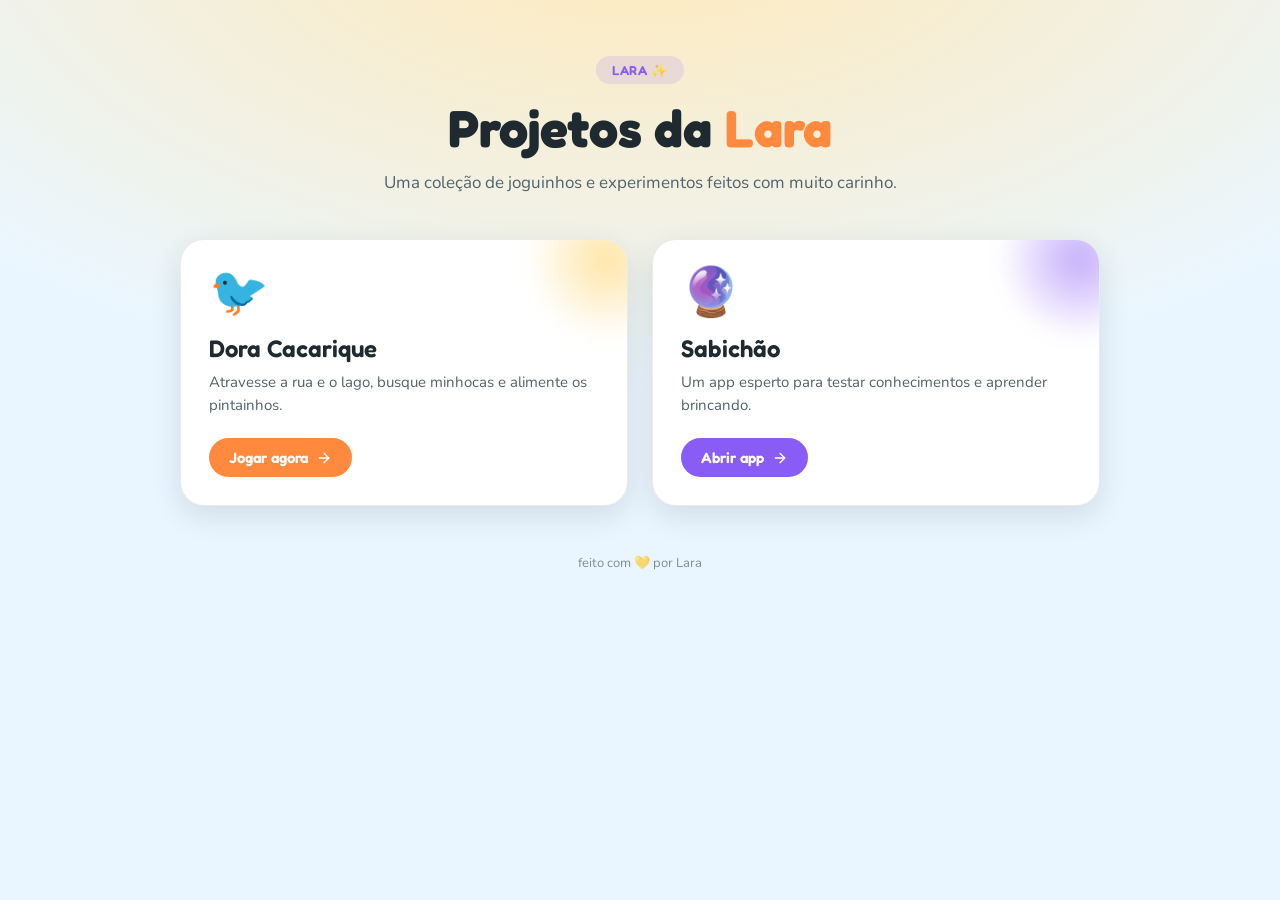
==== index.html @ d40821ed "Make layout mobile-first Base styles now target small screens (single column, tighter spacing/type) " ====
<!doctype html>
<html lang="pt-BR">
<head>
<meta charset="UTF-8">
<meta name="viewport" content="width=device-width, initial-scale=1">
<title>Projetos da Lara</title>
<meta name="description" content="Uma coleção de projetos criados pela Lara.">
<link rel="icon" href="data:,">
<link rel="preconnect" href="https://fonts.googleapis.com">
<link rel="preconnect" href="https://fonts.gstatic.com" crossorigin>
<link rel="stylesheet" href="https://fonts.googleapis.com/css2?family=Fredoka:wght@500;600;700&family=Nunito:wght@400;600;800&display=swap">
<style>
  :root{
    --bg:#EAF6FF;
    --bg2:#FFE9B8;
    --panel:#FFFFFF;
    --ink:#1E2A2F;
    --ink-dim:#52636A;
    --accent:#FF8A3D;
    --accent2:#8A5CF6;
    --card-border: rgba(0,0,0,.08);
    --shadow: 0 10px 30px rgba(20,40,50,.12);
    color-scheme: light;
  }
  @media (prefers-color-scheme: dark){
    :root{
      --bg:#0E1420; --bg2:#1B2436; --panel:#161F2E; --ink:#EAF2F6; --ink-dim:#9FB0BC;
      --accent:#FF9A52; --accent2:#A78BFA; --card-border:rgba(255,255,255,.08);
      --shadow: 0 10px 30px rgba(0,0,0,.4);
      color-scheme: dark;
    }
  }

  *{ box-sizing: border-box; }
  html,body{ margin:0; padding:0; }
  body{
    min-height: 100vh;
    min-height: 100dvh;
    background: radial-gradient(120% 90% at 50% -10%, var(--bg2), var(--bg) 60%);
    color: var(--ink);
    font-family: "Nunito", -apple-system, system-ui, sans-serif;
    display: flex;
    flex-direction: column;
    align-items: center;
    padding: 36px 18px 28px;
  }
  @media (min-width: 680px){
    body{ padding: 56px 20px 40px; }
  }

  .hero{
    text-align: center;
    max-width: 640px;
    margin-bottom: 32px;
  }
  @media (min-width: 680px){
    .hero{ margin-bottom: 44px; }
  }
  .hero .badge{
    display:inline-block;
    font-family:"Fredoka", sans-serif;
    font-weight:600;
    font-size: 13px;
    letter-spacing: .04em;
    text-transform: uppercase;
    color: var(--accent2);
    background: color-mix(in srgb, var(--accent2) 14%, transparent);
    border-radius: 999px;
    padding: 6px 16px;
    margin-bottom: 14px;
  }
  .hero h1{
    font-family: "Fredoka", sans-serif;
    font-weight: 700;
    font-size: clamp(30px, 9vw, 52px);
    line-height: 1.15;
    margin: 0 0 12px;
  }
  .hero h1 .spark{ color: var(--accent); }
  .hero p{
    color: var(--ink-dim);
    font-size: 15px;
    line-height: 1.5;
    margin: 0;
  }
  @media (min-width: 680px){
    .hero p{ font-size: 17px; }
  }

  .grid{
    width: 100%;
    max-width: 920px;
    display: grid;
    grid-template-columns: 1fr;
    gap: 18px;
  }
  @media (min-width: 680px){
    .grid{ grid-template-columns: repeat(2, minmax(0,1fr)); gap: 24px; }
  }

  .card{
    position: relative;
    display: flex;
    flex-direction: column;
    background: var(--panel);
    border: 1px solid var(--card-border);
    border-radius: 20px;
    padding: 22px;
    box-shadow: var(--shadow);
    text-decoration: none;
    color: var(--ink);
    overflow: hidden;
    transition: transform .18s ease, box-shadow .18s ease;
    -webkit-tap-highlight-color: transparent;
  }
  @media (min-width: 680px){
    .card{ border-radius: 24px; padding: 28px; }
  }
  .card:focus-visible{
    transform: translateY(-6px);
    box-shadow: 0 18px 40px rgba(20,40,50,.18);
  }
  @media (hover: hover){
    .card:hover{
      transform: translateY(-6px);
      box-shadow: 0 18px 40px rgba(20,40,50,.18);
    }
  }
  .card .glow{
    position:absolute; top:-60px; right:-60px;
    width:160px; height:160px; border-radius:50%;
    filter: blur(10px); opacity:.5; z-index:0;
  }
  .card.dora .glow{ background: radial-gradient(circle, #FFC94D, transparent 70%); }
  .card.sabichao .glow{ background: radial-gradient(circle, #8A5CF6, transparent 70%); }

  .card .emoji{
    font-size: 40px;
    line-height: 1;
    margin-bottom: 14px;
    z-index: 1;
  }
  @media (min-width: 680px){
    .card .emoji{ font-size: 48px; margin-bottom: 18px; }
  }
  .card h2{
    font-family: "Fredoka", sans-serif;
    font-weight: 600;
    font-size: 21px;
    margin: 0 0 8px;
    z-index: 1;
  }
  @media (min-width: 680px){
    .card h2{ font-size: 24px; }
  }
  .card p.desc{
    color: var(--ink-dim);
    font-size: 14px;
    line-height: 1.5;
    margin: 0 0 18px;
    flex-grow: 1;
    z-index: 1;
  }
  @media (min-width: 680px){
    .card p.desc{ font-size: 15px; margin-bottom: 22px; }
  }
  .card .cta{
    display: inline-flex;
    align-items: center;
    gap: 8px;
    font-family: "Fredoka", sans-serif;
    font-weight: 600;
    font-size: 15px;
    color: var(--accent-ink, #fff);
    background: var(--accent);
    border-radius: 999px;
    padding: 10px 20px;
    align-self: flex-start;
    z-index: 1;
    transition: filter .15s ease;
  }
  .card.sabichao .cta{ background: var(--accent2); }
  .card:hover .cta{ filter: brightness(1.08); }
  .card .cta svg{ width: 16px; height: 16px; }

  footer{
    margin-top: 48px;
    color: var(--ink-dim);
    font-size: 13px;
    text-align: center;
  }
  footer span{ opacity:.7; }
</style>
</head>
<body>

  <div class="hero">
    <span class="badge">Lara ✨</span>
    <h1>Projetos da <span class="spark">Lara</span></h1>
    <p>Uma coleção de joguinhos e experimentos feitos com muito carinho.</p>
  </div>

  <div class="grid">
    <a class="card dora" href="https://luizeduardompf.github.io/dora-cacarique/" target="_blank" rel="noopener">
      <div class="glow"></div>
      <div class="emoji">🐦</div>
      <h2>Dora Cacarique</h2>
      <p class="desc">Atravesse a rua e o lago, busque minhocas e alimente os pintainhos.</p>
      <span class="cta">
        Jogar agora
        <svg viewBox="0 0 24 24" fill="none" stroke="currentColor" stroke-width="2" stroke-linecap="round" stroke-linejoin="round"><path d="M5 12h14"/><path d="m12 5 7 7-7 7"/></svg>
      </span>
    </a>

    <a class="card sabichao" href="https://sabichao.vercel.app" target="_blank" rel="noopener">
      <div class="glow"></div>
      <div class="emoji">🔮</div>
      <h2>Sabichão</h2>
      <p class="desc">Um app esperto para testar conhecimentos e aprender brincando.</p>
      <span class="cta">
        Abrir app
        <svg viewBox="0 0 24 24" fill="none" stroke="currentColor" stroke-width="2" stroke-linecap="round" stroke-linejoin="round"><path d="M5 12h14"/><path d="m12 5 7 7-7 7"/></svg>
      </span>
    </a>
  </div>

  <footer>
    <span>feito com 💛 por Lara</span>
  </footer>

</body>
</html>
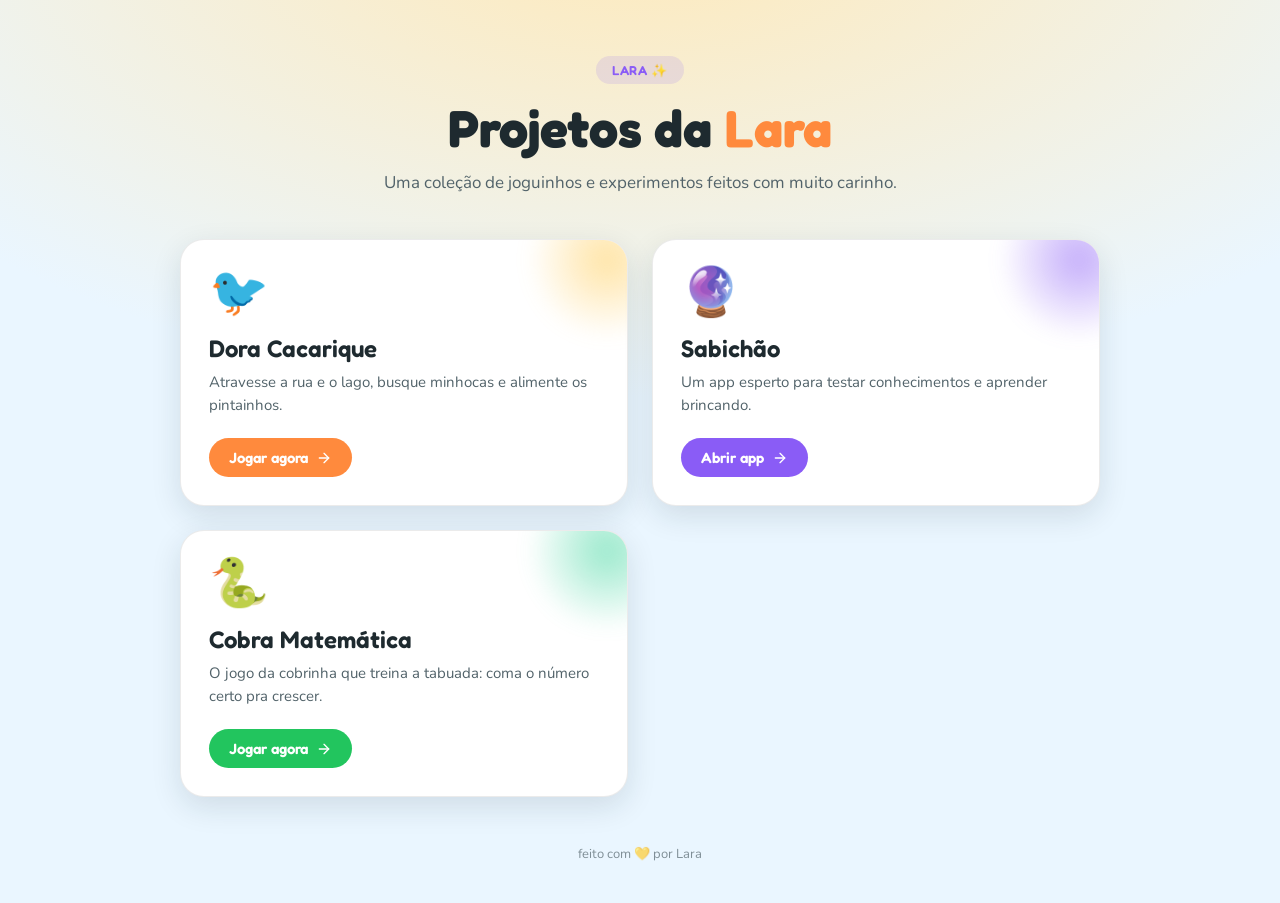
==== commit 5ceec40c: "Add Cobra Matemática card to the projects index Co-Authored-By: Claude Sonnet 5 <noreply@anthropic.c" ====
--- a/index.html
+++ b/index.html
@@ -133,6 +133,7 @@
   }
   .card.dora .glow{ background: radial-gradient(circle, #FFC94D, transparent 70%); }
   .card.sabichao .glow{ background: radial-gradient(circle, #8A5CF6, transparent 70%); }
+  .card.cobra .glow{ background: radial-gradient(circle, #34D399, transparent 70%); }
 
   .card .emoji{
     font-size: 40px;
@@ -180,6 +181,7 @@
     transition: filter .15s ease;
   }
   .card.sabichao .cta{ background: var(--accent2); }
+  .card.cobra .cta{ background: #22C55E; }
   .card:hover .cta{ filter: brightness(1.08); }
   .card .cta svg{ width: 16px; height: 16px; }
 
@@ -222,6 +224,17 @@
         <svg viewBox="0 0 24 24" fill="none" stroke="currentColor" stroke-width="2" stroke-linecap="round" stroke-linejoin="round"><path d="M5 12h14"/><path d="m12 5 7 7-7 7"/></svg>
       </span>
     </a>
+
+    <a class="card cobra" href="https://cobra-matematica.vercel.app" target="_blank" rel="noopener">
+      <div class="glow"></div>
+      <div class="emoji">🐍</div>
+      <h2>Cobra Matemática</h2>
+      <p class="desc">O jogo da cobrinha que treina a tabuada: coma o número certo pra crescer.</p>
+      <span class="cta">
+        Jogar agora
+        <svg viewBox="0 0 24 24" fill="none" stroke="currentColor" stroke-width="2" stroke-linecap="round" stroke-linejoin="round"><path d="M5 12h14"/><path d="m12 5 7 7-7 7"/></svg>
+      </span>
+    </a>
   </div>
 
   <footer>
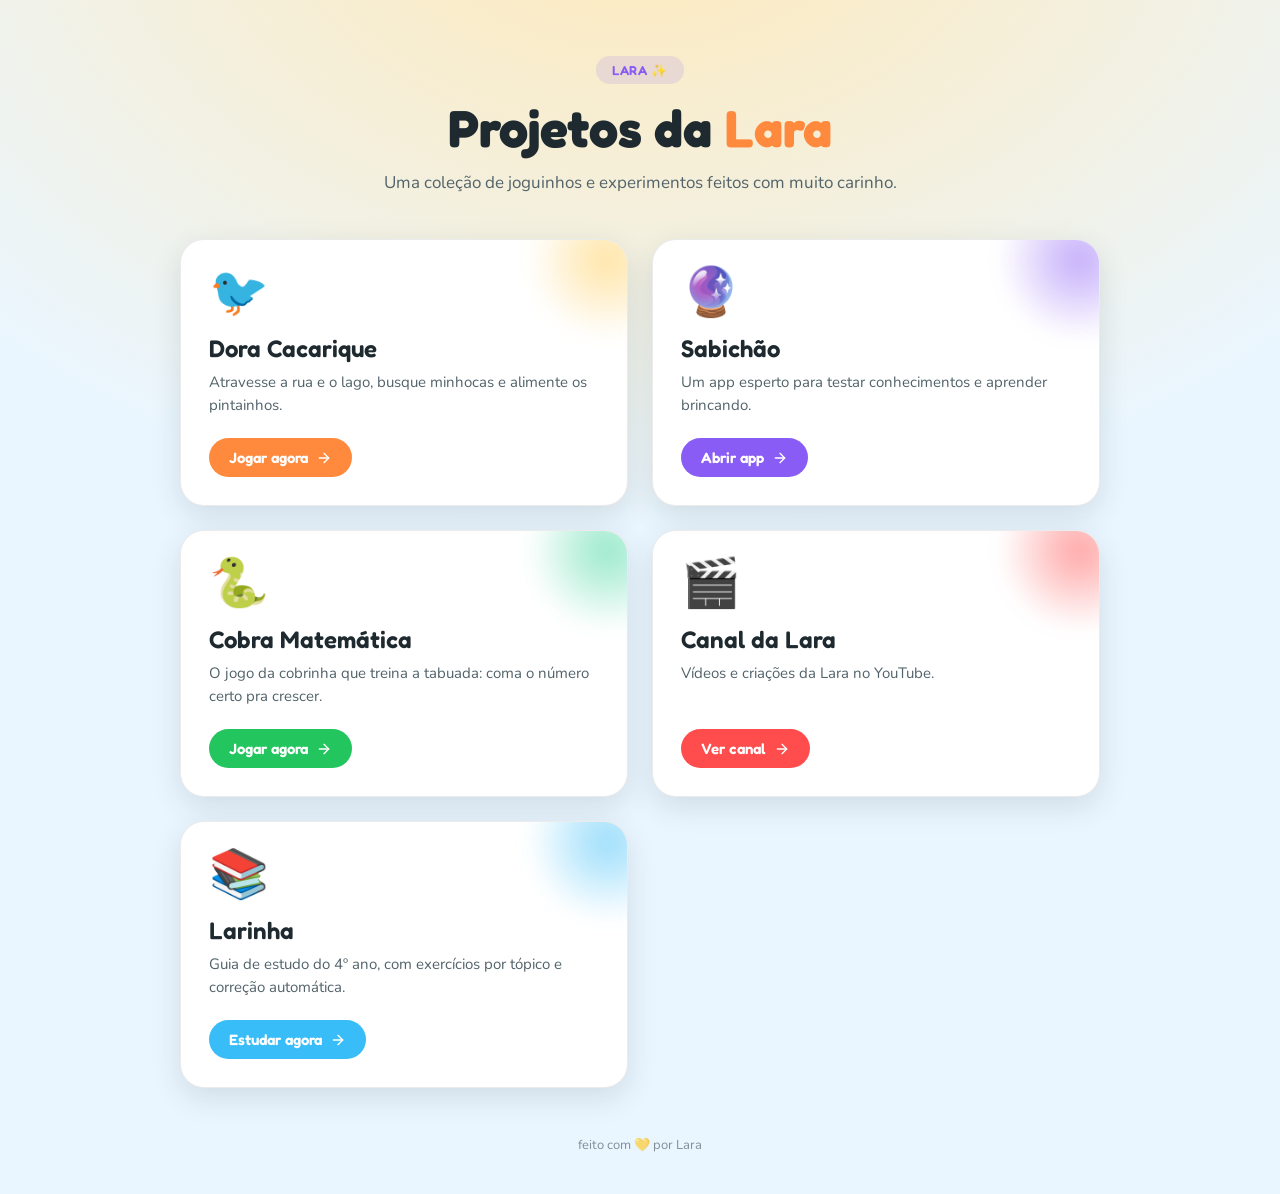
==== commit 68acb335: "Add YouTube channel and Larinha cards to the projects index Co-Authored-By: Claude Sonnet 5 <noreply" ====
--- a/index.html
+++ b/index.html
@@ -134,6 +134,8 @@
   .card.dora .glow{ background: radial-gradient(circle, #FFC94D, transparent 70%); }
   .card.sabichao .glow{ background: radial-gradient(circle, #8A5CF6, transparent 70%); }
   .card.cobra .glow{ background: radial-gradient(circle, #34D399, transparent 70%); }
+  .card.youtube .glow{ background: radial-gradient(circle, #FF4D4D, transparent 70%); }
+  .card.larinha .glow{ background: radial-gradient(circle, #38BDF8, transparent 70%); }
 
   .card .emoji{
     font-size: 40px;
@@ -182,6 +184,8 @@
   }
   .card.sabichao .cta{ background: var(--accent2); }
   .card.cobra .cta{ background: #22C55E; }
+  .card.youtube .cta{ background: #FF4D4D; }
+  .card.larinha .cta{ background: #38BDF8; }
   .card:hover .cta{ filter: brightness(1.08); }
   .card .cta svg{ width: 16px; height: 16px; }
 
@@ -235,6 +239,28 @@
         <svg viewBox="0 0 24 24" fill="none" stroke="currentColor" stroke-width="2" stroke-linecap="round" stroke-linejoin="round"><path d="M5 12h14"/><path d="m12 5 7 7-7 7"/></svg>
       </span>
     </a>
+
+    <a class="card youtube" href="https://www.youtube.com/@lara.criativa" target="_blank" rel="noopener">
+      <div class="glow"></div>
+      <div class="emoji">🎬</div>
+      <h2>Canal da Lara</h2>
+      <p class="desc">Vídeos e criações da Lara no YouTube.</p>
+      <span class="cta">
+        Ver canal
+        <svg viewBox="0 0 24 24" fill="none" stroke="currentColor" stroke-width="2" stroke-linecap="round" stroke-linejoin="round"><path d="M5 12h14"/><path d="m12 5 7 7-7 7"/></svg>
+      </span>
+    </a>
+
+    <a class="card larinha" href="https://luizeduardompf.github.io/larinha" target="_blank" rel="noopener">
+      <div class="glow"></div>
+      <div class="emoji">📚</div>
+      <h2>Larinha</h2>
+      <p class="desc">Guia de estudo do 4º ano, com exercícios por tópico e correção automática.</p>
+      <span class="cta">
+        Estudar agora
+        <svg viewBox="0 0 24 24" fill="none" stroke="currentColor" stroke-width="2" stroke-linecap="round" stroke-linejoin="round"><path d="M5 12h14"/><path d="m12 5 7 7-7 7"/></svg>
+      </span>
+    </a>
   </div>
 
   <footer>
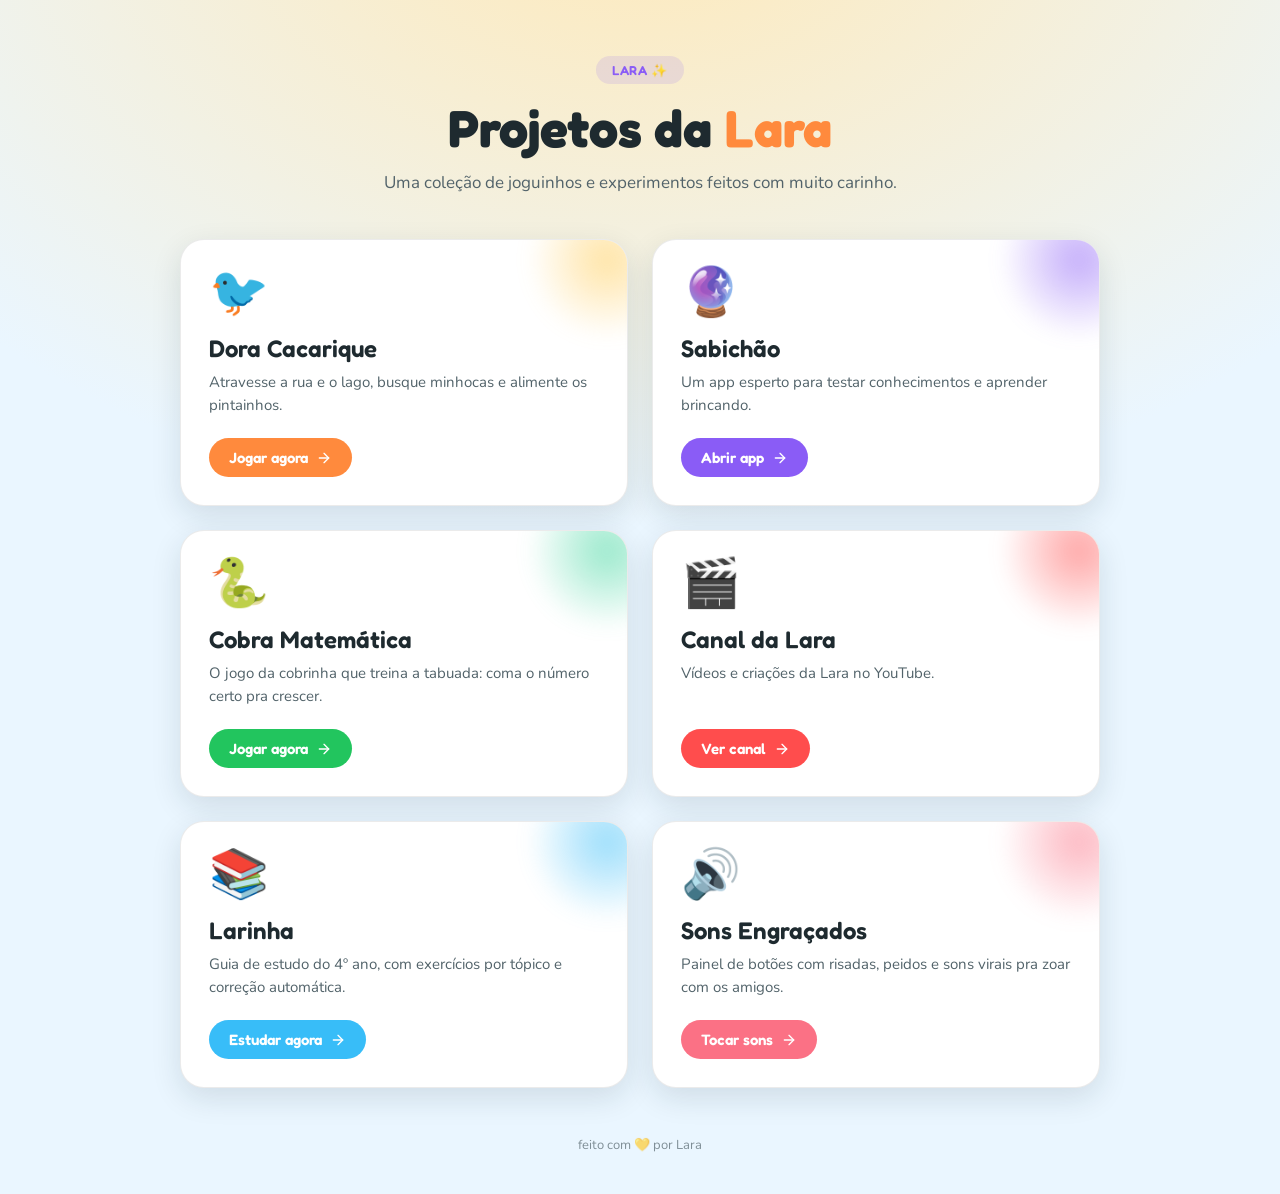
==== commit 9f5a623e: "Add Sons Engraçados soundboard and its card to the projects index Adds a new mini-project with 24 fu" ====
--- a/index.html
+++ b/index.html
@@ -136,6 +136,7 @@
   .card.cobra .glow{ background: radial-gradient(circle, #34D399, transparent 70%); }
   .card.youtube .glow{ background: radial-gradient(circle, #FF4D4D, transparent 70%); }
   .card.larinha .glow{ background: radial-gradient(circle, #38BDF8, transparent 70%); }
+  .card.sons .glow{ background: radial-gradient(circle, #FB7185, transparent 70%); }
 
   .card .emoji{
     font-size: 40px;
@@ -186,6 +187,7 @@
   .card.cobra .cta{ background: #22C55E; }
   .card.youtube .cta{ background: #FF4D4D; }
   .card.larinha .cta{ background: #38BDF8; }
+  .card.sons .cta{ background: #FB7185; }
   .card:hover .cta{ filter: brightness(1.08); }
   .card .cta svg{ width: 16px; height: 16px; }
 
@@ -261,6 +263,17 @@
         <svg viewBox="0 0 24 24" fill="none" stroke="currentColor" stroke-width="2" stroke-linecap="round" stroke-linejoin="round"><path d="M5 12h14"/><path d="m12 5 7 7-7 7"/></svg>
       </span>
     </a>
+
+    <a class="card sons" href="./SonsEngraçados/" target="_blank" rel="noopener">
+      <div class="glow"></div>
+      <div class="emoji">🔊</div>
+      <h2>Sons Engraçados</h2>
+      <p class="desc">Painel de botões com risadas, peidos e sons virais pra zoar com os amigos.</p>
+      <span class="cta">
+        Tocar sons
+        <svg viewBox="0 0 24 24" fill="none" stroke="currentColor" stroke-width="2" stroke-linecap="round" stroke-linejoin="round"><path d="M5 12h14"/><path d="m12 5 7 7-7 7"/></svg>
+      </span>
+    </a>
   </div>
 
   <footer>
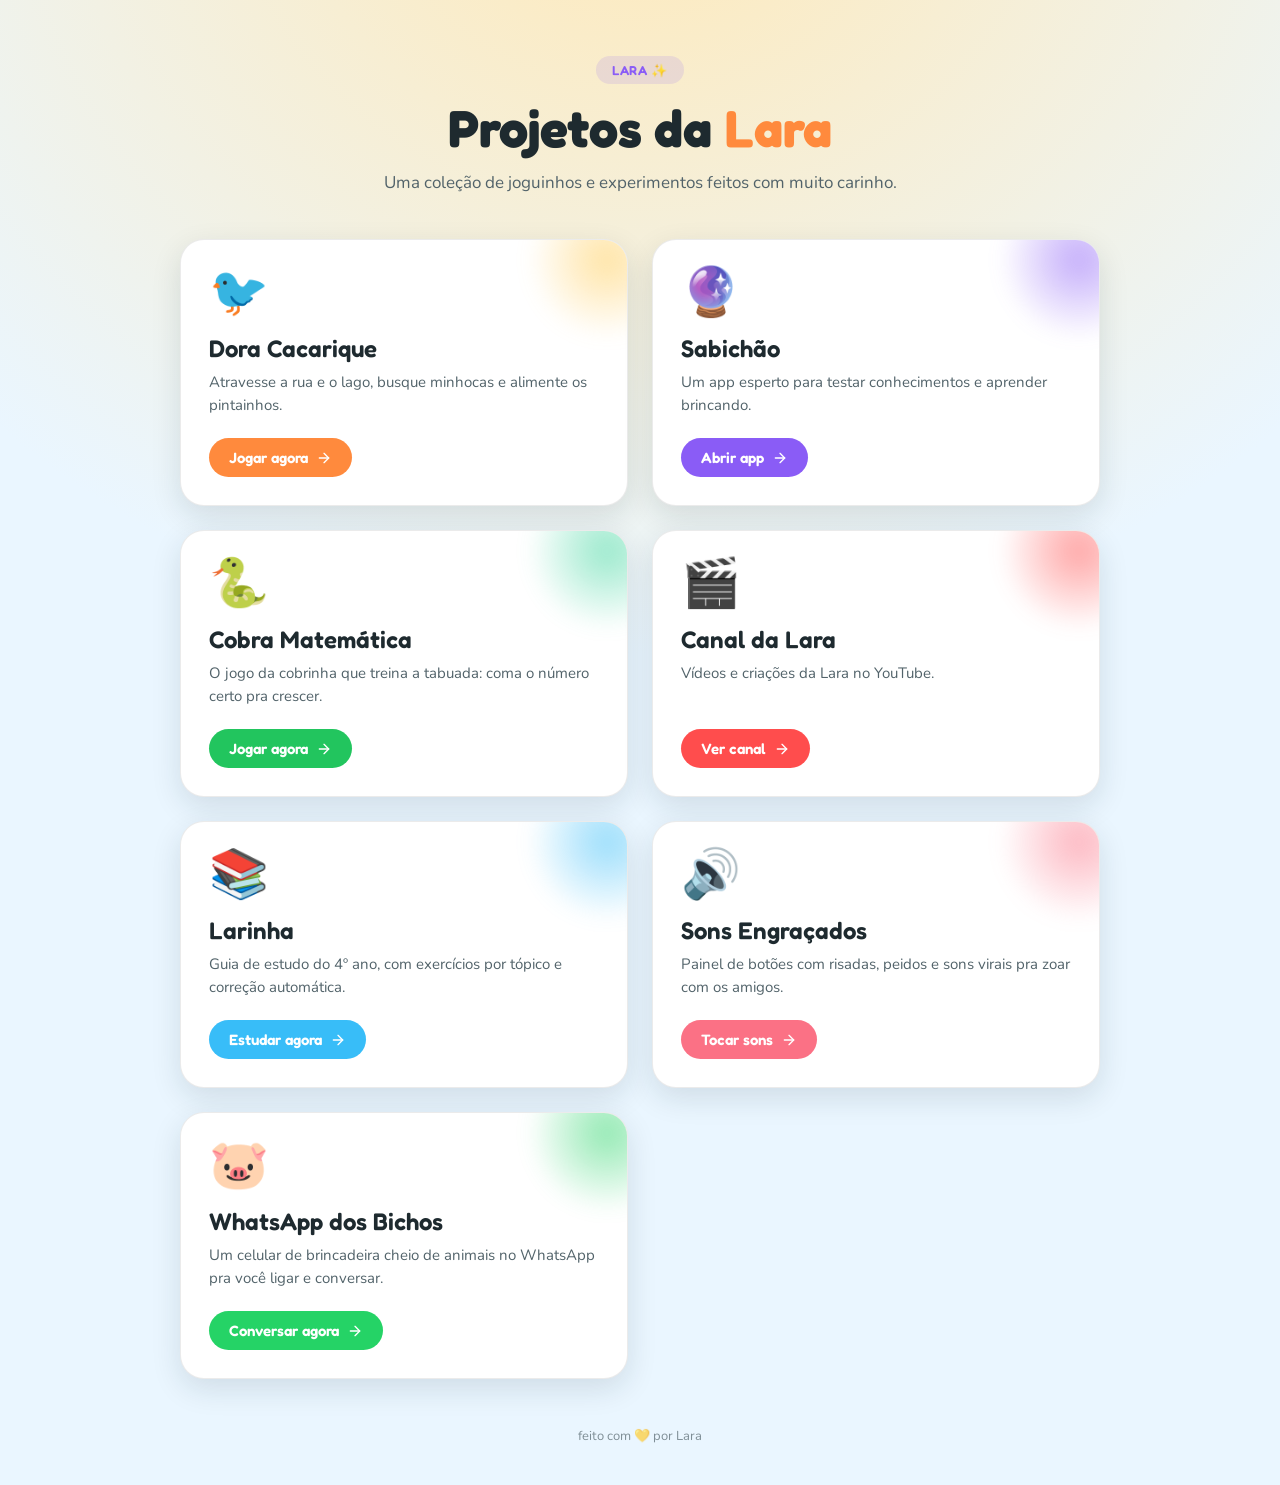
==== commit 7af1cef4: "Add WhatsApp dos Bichos card to the projects index Links to the new live deploy at whatsapp-dos-bich" ====
--- a/index.html
+++ b/index.html
@@ -137,6 +137,7 @@
   .card.youtube .glow{ background: radial-gradient(circle, #FF4D4D, transparent 70%); }
   .card.larinha .glow{ background: radial-gradient(circle, #38BDF8, transparent 70%); }
   .card.sons .glow{ background: radial-gradient(circle, #FB7185, transparent 70%); }
+  .card.whatsbichos .glow{ background: radial-gradient(circle, #25D366, transparent 70%); }
 
   .card .emoji{
     font-size: 40px;
@@ -188,6 +189,7 @@
   .card.youtube .cta{ background: #FF4D4D; }
   .card.larinha .cta{ background: #38BDF8; }
   .card.sons .cta{ background: #FB7185; }
+  .card.whatsbichos .cta{ background: #25D366; }
   .card:hover .cta{ filter: brightness(1.08); }
   .card .cta svg{ width: 16px; height: 16px; }
 
@@ -264,7 +266,7 @@
       </span>
     </a>
 
-    <a class="card sons" href="./SonsEngraçados/" target="_blank" rel="noopener">
+    <a class="card sons" href="./sons-engracados/" target="_blank" rel="noopener">
       <div class="glow"></div>
       <div class="emoji">🔊</div>
       <h2>Sons Engraçados</h2>
@@ -274,6 +276,17 @@
         <svg viewBox="0 0 24 24" fill="none" stroke="currentColor" stroke-width="2" stroke-linecap="round" stroke-linejoin="round"><path d="M5 12h14"/><path d="m12 5 7 7-7 7"/></svg>
       </span>
     </a>
+
+    <a class="card whatsbichos" href="https://whatsapp-dos-bichos.vercel.app" target="_blank" rel="noopener">
+      <div class="glow"></div>
+      <div class="emoji">🐷</div>
+      <h2>WhatsApp dos Bichos</h2>
+      <p class="desc">Um celular de brincadeira cheio de animais no WhatsApp pra você ligar e conversar.</p>
+      <span class="cta">
+        Conversar agora
+        <svg viewBox="0 0 24 24" fill="none" stroke="currentColor" stroke-width="2" stroke-linecap="round" stroke-linejoin="round"><path d="M5 12h14"/><path d="m12 5 7 7-7 7"/></svg>
+      </span>
+    </a>
   </div>
 
   <footer>
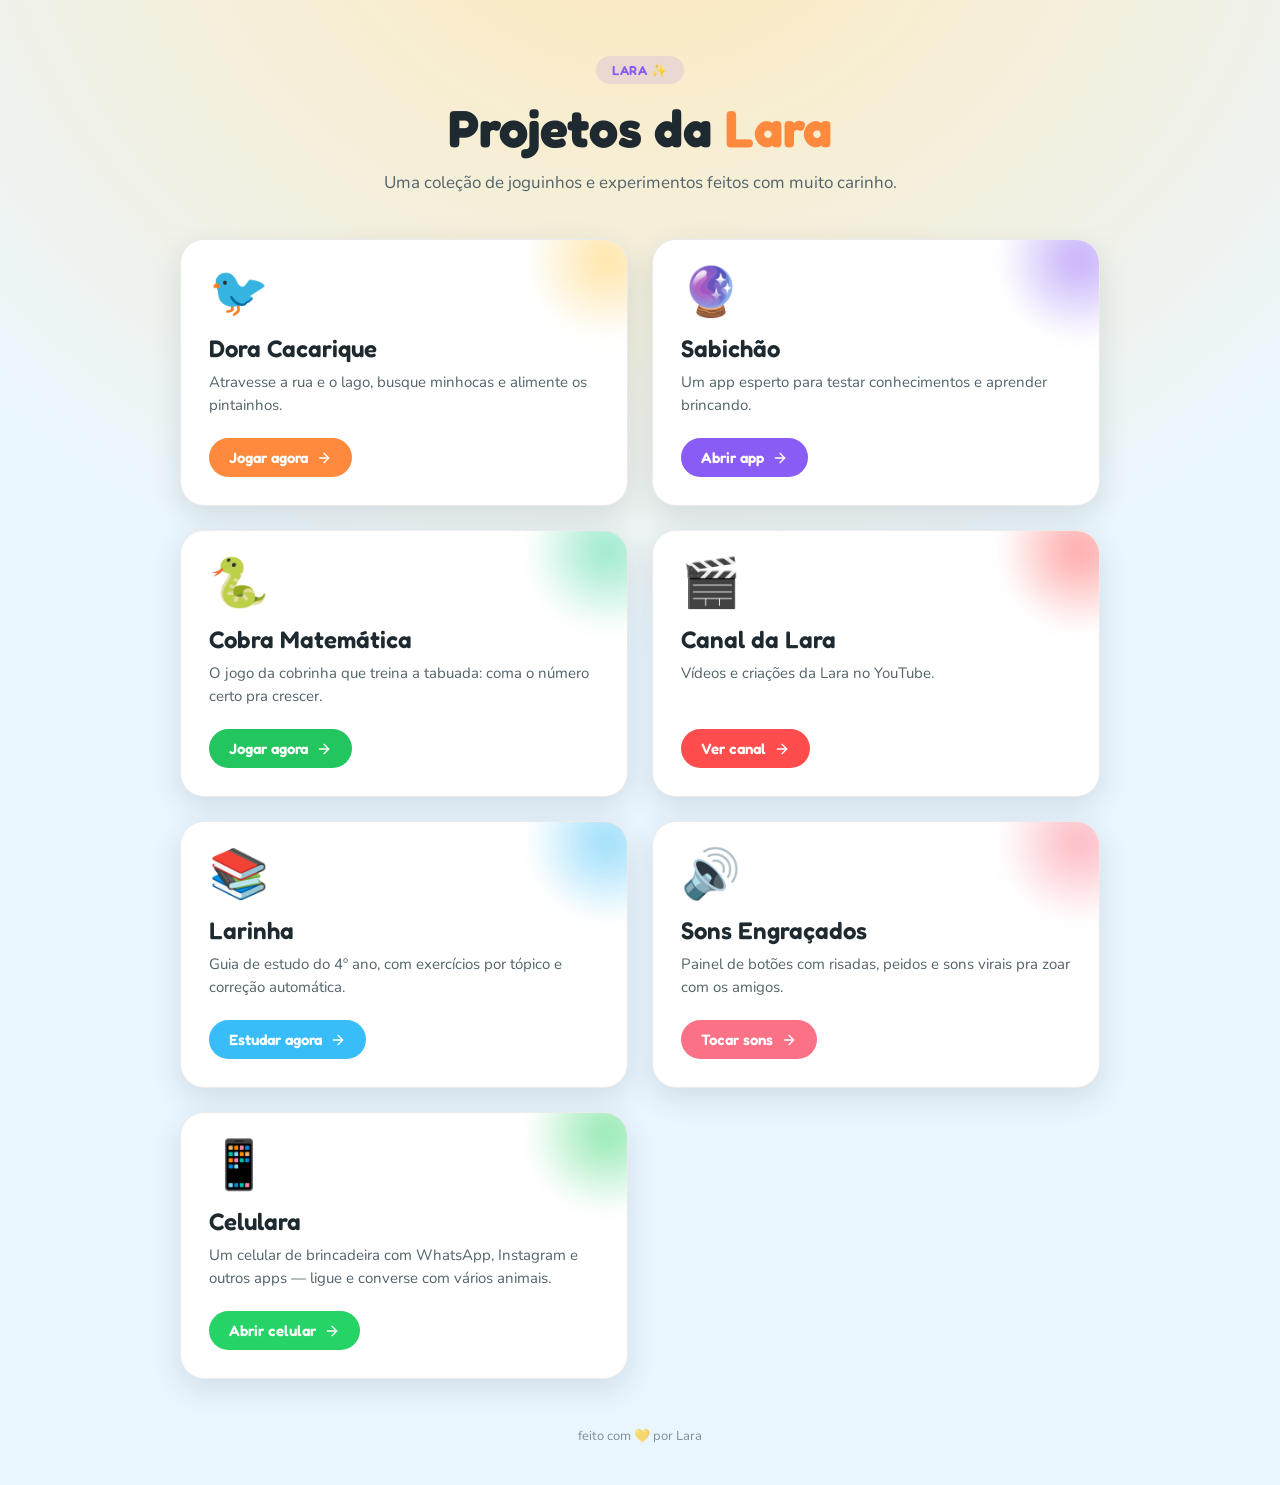
==== commit a3fc9ef9: "Rename the celular card to "Celulara" and fix its title The previous commit renamed the project but " ====
--- a/index.html
+++ b/index.html
@@ -279,11 +279,11 @@
 
     <a class="card whatsbichos" href="https://whatsapp-dos-bichos.vercel.app" target="_blank" rel="noopener">
       <div class="glow"></div>
-      <div class="emoji">🐷</div>
-      <h2>WhatsApp dos Bichos</h2>
-      <p class="desc">Um celular de brincadeira cheio de animais no WhatsApp pra você ligar e conversar.</p>
-      <span class="cta">
-        Conversar agora
+      <div class="emoji">📱</div>
+      <h2>Celulara</h2>
+      <p class="desc">Um celular de brincadeira com WhatsApp, Instagram e outros apps — ligue e converse com vários animais.</p>
+      <span class="cta">
+        Abrir celular
         <svg viewBox="0 0 24 24" fill="none" stroke="currentColor" stroke-width="2" stroke-linecap="round" stroke-linejoin="round"><path d="M5 12h14"/><path d="m12 5 7 7-7 7"/></svg>
       </span>
     </a>
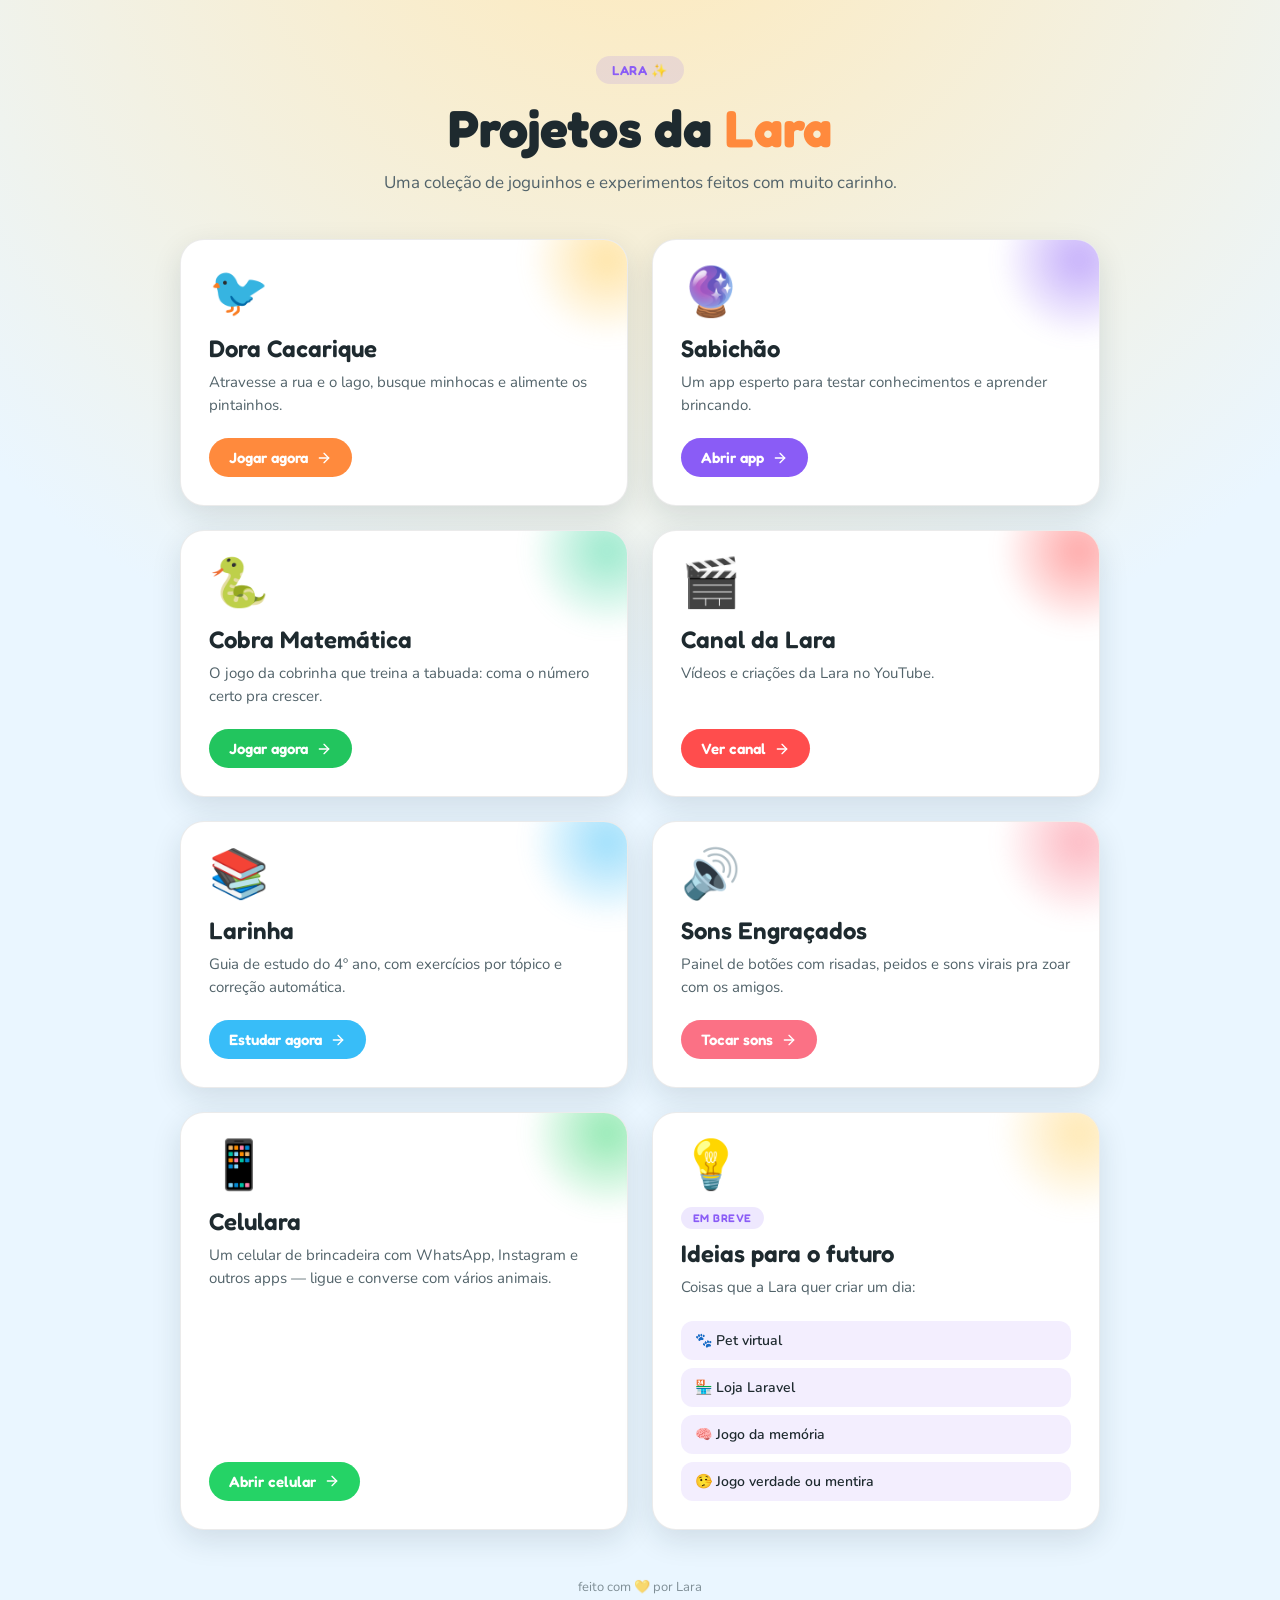
==== commit f804d55c: "Add "Ideias para o futuro" card to the projects index Co-Authored-By: Claude Sonnet 5 <noreply@anthr" ====
--- a/index.html
+++ b/index.html
@@ -138,6 +138,7 @@
   .card.larinha .glow{ background: radial-gradient(circle, #38BDF8, transparent 70%); }
   .card.sons .glow{ background: radial-gradient(circle, #FB7185, transparent 70%); }
   .card.whatsbichos .glow{ background: radial-gradient(circle, #25D366, transparent 70%); }
+  .card.ideas .glow{ background: radial-gradient(circle, #FFD166, transparent 70%); }
 
   .card .emoji{
     font-size: 40px;
@@ -193,6 +194,43 @@
   .card:hover .cta{ filter: brightness(1.08); }
   .card .cta svg{ width: 16px; height: 16px; }
 
+  .card .soon-badge{
+    display: inline-block;
+    align-self: flex-start;
+    font-family: "Fredoka", sans-serif;
+    font-weight: 600;
+    font-size: 11px;
+    letter-spacing: .04em;
+    text-transform: uppercase;
+    color: var(--accent2);
+    background: color-mix(in srgb, var(--accent2) 14%, transparent);
+    border-radius: 999px;
+    padding: 4px 12px;
+    margin-bottom: 10px;
+    z-index: 1;
+  }
+
+  .idea-list{
+    list-style: none;
+    margin: 0;
+    padding: 0;
+    z-index: 1;
+    display: flex;
+    flex-direction: column;
+    gap: 8px;
+  }
+  .idea-list li{
+    display: flex;
+    align-items: center;
+    gap: 10px;
+    font-weight: 600;
+    font-size: 14px;
+    color: var(--ink);
+    background: color-mix(in srgb, var(--accent2) 10%, transparent);
+    border-radius: 12px;
+    padding: 10px 14px;
+  }
+
   footer{
     margin-top: 48px;
     color: var(--ink-dim);
@@ -287,6 +325,20 @@
         <svg viewBox="0 0 24 24" fill="none" stroke="currentColor" stroke-width="2" stroke-linecap="round" stroke-linejoin="round"><path d="M5 12h14"/><path d="m12 5 7 7-7 7"/></svg>
       </span>
     </a>
+
+    <div class="card ideas">
+      <div class="glow"></div>
+      <div class="emoji">💡</div>
+      <span class="soon-badge">Em breve</span>
+      <h2>Ideias para o futuro</h2>
+      <p class="desc">Coisas que a Lara quer criar um dia:</p>
+      <ul class="idea-list">
+        <li>🐾 Pet virtual</li>
+        <li>🏪 Loja Laravel</li>
+        <li>🧠 Jogo da memória</li>
+        <li>🤥 Jogo verdade ou mentira</li>
+      </ul>
+    </div>
   </div>
 
   <footer>
